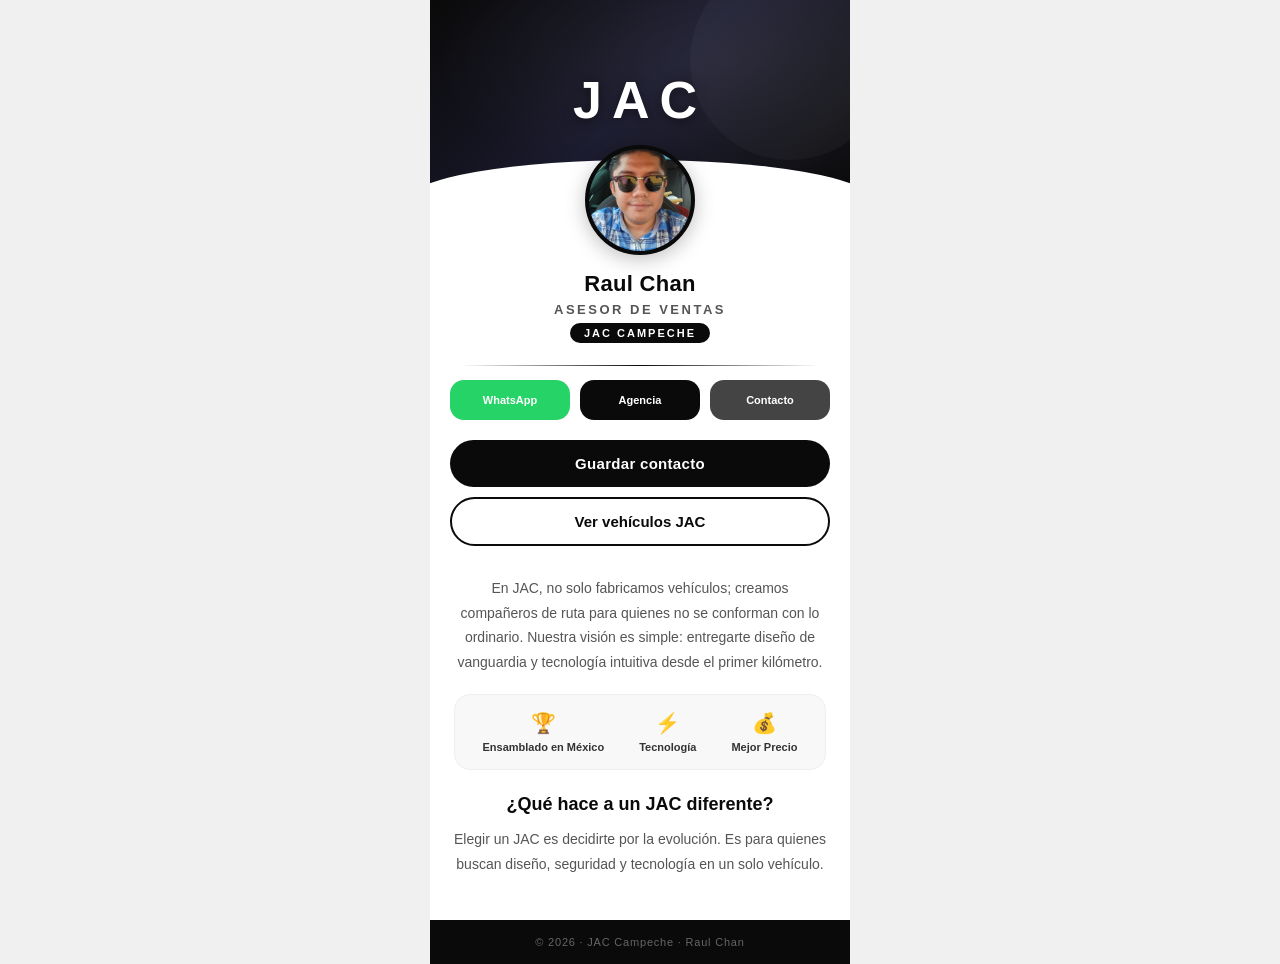
==== index.html @ dbf68f5e "primer commit" ====
<!DOCTYPE html>

<html lang="es">
<head>
<meta charset="UTF-8">
<meta name="viewport" content="width=device-width, initial-scale=1.0">
<title>Raul Chan – Asesor JAC Campeche</title>
<link rel="stylesheet" href="css/styles.css">
</head>
<body>

<div class="container">

  <!-- HERO -->

  <div class="hero">
    <div class="hero-overlay"></div>
    <div class="hero-content">
      <img src="src/log.jpg" alt="JAC" class="hero-logo"
           onerror="this.style.display='none'; this.nextElementSibling.style.display='block'">
      <span class="hero-logo-fallback" style="display:none;">JAC</span>
    </div>
  </div>

  <!-- FOTO -->

  <div class="avatar-wrap">
    <div class="avatar-ring">
      <img src="src/raul.jpg" alt="Raul Chan" class="profile-img"
           onerror="this.style.display='none'; this.nextElementSibling.style.display='flex'">
      <div class="avatar-fallback">JAC</div>
    </div>
  </div>

  <!-- DATOS -->

  <div class="info-block">
    <h1>Raul Chan</h1>
    <p class="role">Asesor de Ventas</p>
    <p class="brand-tag">JAC Campeche</p>
  </div>

  <div class="divider"><span></span></div>

  <!-- ICONOS -->

  <div class="social-grid">


<a href="https://wa.me/5219818210863" target="_blank" class="social-btn whatsapp">
  <span>WhatsApp</span>
</a>


<a href="https://maps.app.goo.gl/nFrLwPjwnAX1MWM28" target="_blank" class="social-btn location">
  <span>Agencia</span>
</a>

<a href="contacto.vcf" class="social-btn contact">
  <span>Contacto</span>
</a>


  </div>

  <!-- BOTONES -->

  <div class="cta-section">
    <a href="contacto.vcf" class="btn-primary">
      Guardar contacto
    </a>


<a href="autos.html" class="btn-secondary">
  Ver vehículos JAC
</a>


  </div>

  <!-- DESCRIPCIÓN -->

  <div class="desc-section">
    <p class="desc-text">
      En JAC, no solo fabricamos vehículos; creamos compañeros de ruta para quienes no se conforman con lo ordinario. Nuestra visión es simple: entregarte diseño de vanguardia y tecnología intuitiva desde el primer kilómetro.
    </p>


<div class="highlight-bar">
  <div class="highlight-item">
    <span class="highlight-icon">🏆</span>
    <span>Ensamblado en México</span>
  </div>
  <div class="highlight-item">
    <span class="highlight-icon">⚡</span>
    <span>Tecnología</span>
  </div>
  <div class="highlight-item">
    <span class="highlight-icon">💰</span>
    <span>Mejor Precio</span>
  </div>
</div>

<h2>¿Qué hace a un JAC diferente?</h2>

<p class="desc-text">
  Elegir un JAC es decidirte por la evolución. Es para quienes buscan diseño, seguridad y tecnología en un solo vehículo.
</p>


  </div>

  <div class="footer">
    <p>© 2026 · JAC Campeche · Raul Chan</p>
  </div>

</div>
</body>
</html>
---- css/styles.css ----
/* ===========================
   JAC DIGITAL CARD – styles.css
   =========================== */

* { box-sizing: border-box; margin: 0; padding: 0; }

body {
  font-family: 'Arial', sans-serif;
  background: #f0f0f0;
  min-height: 100vh;
}

.container {
  max-width: 420px;
  margin: 0 auto;
  background: #ffffff;
  min-height: 100vh;
  overflow: hidden;
}

/* ── HERO ── */
.hero {
  height: 200px;
  background: linear-gradient(135deg, #0a0a0a 0%, #1a1a2e 50%, #0a0a0a 100%);
  position: relative;
  display: flex;
  align-items: center;
  justify-content: center;
  overflow: hidden;
}

.hero::before {
  content: '';
  position: absolute;
  top: -40px; right: -40px;
  width: 200px; height: 200px;
  border-radius: 50%;
  background: rgba(255,255,255,0.03);
}

.hero::after {
  content: '';
  position: absolute;
  bottom: 0; left: 0; right: 0;
  height: 40px;
  background: white;
  clip-path: ellipse(55% 100% at 50% 100%);
}

.hero-overlay {
  position: absolute;
  inset: 0;
  background: radial-gradient(ellipse at 70% 30%, rgba(255,255,255,0.06) 0%, transparent 70%);
}

.hero-content {
  position: relative;
  z-index: 1;
  text-align: center;
}

.hero-logo {
  max-width: 180px;
  max-height: 90px;
  object-fit: contain;
  filter: brightness(0) invert(1);
}

.hero-logo-fallback {
  color: white;
  font-size: 52px;
  font-weight: 900;
  letter-spacing: 10px;
  text-shadow: 0 2px 12px rgba(0,0,0,0.5);
}

/* ── AVATAR ── */
.avatar-wrap {
  display: flex;
  justify-content: center;
  margin-top: -55px;
  position: relative;
  z-index: 10;
}

.avatar-ring {
  width: 110px;
  height: 110px;
  border-radius: 50%;
  border: 4px solid #0a0a0a;
  box-shadow: 0 4px 20px rgba(0,0,0,0.25);
  overflow: hidden;
  background: #1a1a1a;
  display: flex;
  align-items: center;
  justify-content: center;
}

.profile-img {
  width: 100%;
  height: 100%;
  object-fit: cover;
}

.avatar-fallback {
  display: none;
  color: white;
  font-size: 32px;
  font-weight: 700;
  letter-spacing: 2px;
}

/* ── INFO BLOCK ── */
.info-block {
  text-align: center;
  padding: 16px 20px 8px;
}

.info-block h1 {
  font-size: 22px;
  font-weight: 700;
  color: #0a0a0a;
  letter-spacing: 0.3px;
}

.role {
  color: #555;
  font-size: 13px;
  font-weight: 600;
  text-transform: uppercase;
  letter-spacing: 2.5px;
  margin-top: 5px;
}

.brand-tag {
  display: inline-block;
  margin-top: 6px;
  background: #0a0a0a;
  color: white;
  font-size: 11px;
  font-weight: 700;
  letter-spacing: 2px;
  text-transform: uppercase;
  padding: 4px 14px;
  border-radius: 20px;
}

/* ── DIVIDER ── */
.divider {
  display: flex;
  align-items: center;
  padding: 14px 30px;
}

.divider span {
  flex: 1;
  height: 1px;
  background: linear-gradient(90deg, transparent, #0a0a0a, transparent);
}

/* ── SOCIAL GRID ── */
.social-grid {
  display: grid;
  grid-template-columns: repeat(3, 1fr);
  gap: 10px;
  padding: 0 20px 20px;
}

.social-btn {
  display: flex;
  flex-direction: column;
  align-items: center;
  gap: 6px;
  padding: 14px 8px;
  border-radius: 14px;
  text-decoration: none;
  color: white;
  font-size: 11px;
  font-weight: 600;
  transition: transform 0.15s;
}

.social-btn:active { transform: scale(0.94); }
.social-btn svg { width: 24px; height: 24px; }

.social-btn.whatsapp { background: #25D366; }
.social-btn.facebook { background: #1877F2; }
.social-btn.location { background: #0a0a0a; }
.social-btn.contact  { background: #444; }

/* ── CTA SECTION ── */
.cta-section {
  padding: 0 20px 20px;
  display: flex;
  flex-direction: column;
  gap: 10px;
}

.btn-primary {
  display: flex;
  align-items: center;
  justify-content: center;
  gap: 8px;
  padding: 15px;
  background: #0a0a0a;
  color: white;
  border-radius: 50px;
  text-decoration: none;
  font-weight: 700;
  font-size: 15px;
  letter-spacing: 0.3px;
  transition: opacity 0.15s, transform 0.1s;
}

.btn-primary:active { opacity: 0.85; transform: scale(0.98); }

.btn-secondary {
  display: flex;
  align-items: center;
  justify-content: center;
  gap: 8px;
  padding: 14px;
  background: transparent;
  color: #0a0a0a;
  border: 2px solid #0a0a0a;
  border-radius: 50px;
  text-decoration: none;
  font-weight: 600;
  font-size: 15px;
  transition: background 0.15s, color 0.15s;
}

.btn-secondary:active { background: #0a0a0a; color: white; }

/* ── DESC SECTION ── */
.desc-section {
  padding: 10px 24px 24px;
}

.desc-text {
  color: #555;
  font-size: 14px;
  line-height: 1.75;
  text-align: center;
  margin-bottom: 20px;
}

.highlight-bar {
  display: flex;
  justify-content: space-around;
  background: #f8f8f8;
  border-radius: 16px;
  padding: 16px 10px;
  margin-bottom: 24px;
  border: 1px solid #eee;
}

.highlight-item {
  display: flex;
  flex-direction: column;
  align-items: center;
  gap: 6px;
  font-size: 11px;
  color: #333;
  font-weight: 600;
  text-align: center;
}

.highlight-icon { font-size: 20px; }

.desc-section h2 {
  font-size: 18px;
  font-weight: 700;
  color: #0a0a0a;
  text-align: center;
  margin-bottom: 12px;
}

/* ── FOOTER ── */
.footer {
  background: #0a0a0a;
  padding: 16px;
  text-align: center;
}

.footer p {
  color: #666;
  font-size: 11px;
  letter-spacing: 0.8px;
}
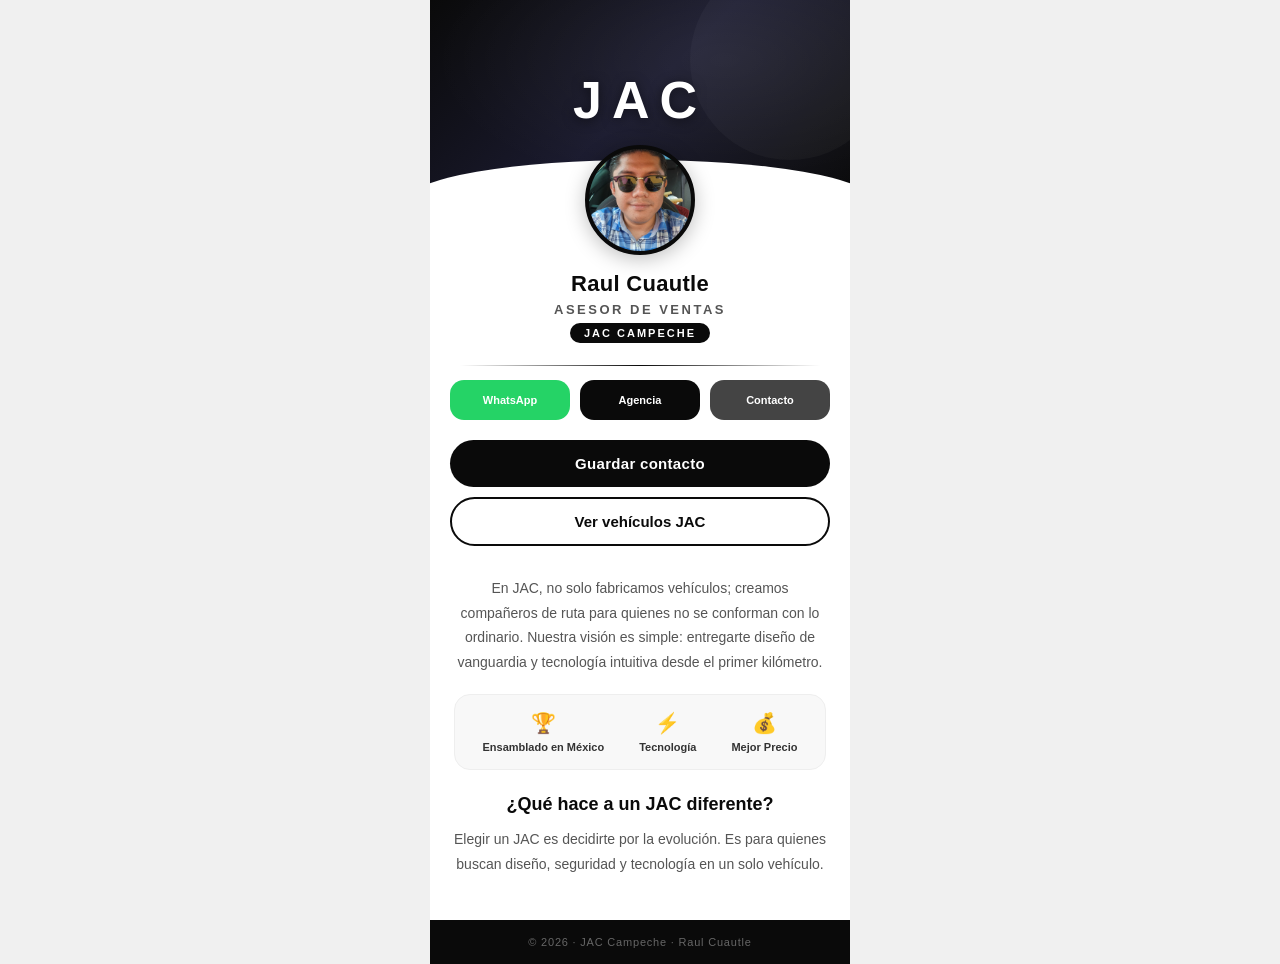
==== commit de85d7ef: "cambio de nombre" ====
--- a/index.html
+++ b/index.html
@@ -4,7 +4,7 @@
 <head>
 <meta charset="UTF-8">
 <meta name="viewport" content="width=device-width, initial-scale=1.0">
-<title>Raul Chan – Asesor JAC Campeche</title>
+<title>Raul Cuautle – Asesor JAC Campeche</title>
 <link rel="stylesheet" href="css/styles.css">
 </head>
 <body>
@@ -26,7 +26,7 @@
 
   <div class="avatar-wrap">
     <div class="avatar-ring">
-      <img src="src/raul.jpg" alt="Raul Chan" class="profile-img"
+      <img src="src/raul.jpg" alt="Raul Cuautle" class="profile-img"
            onerror="this.style.display='none'; this.nextElementSibling.style.display='flex'">
       <div class="avatar-fallback">JAC</div>
     </div>
@@ -35,7 +35,7 @@
   <!-- DATOS -->
 
   <div class="info-block">
-    <h1>Raul Chan</h1>
+    <h1>Raul Cuautle</h1>
     <p class="role">Asesor de Ventas</p>
     <p class="brand-tag">JAC Campeche</p>
   </div>
@@ -111,7 +111,7 @@
   </div>
 
   <div class="footer">
-    <p>© 2026 · JAC Campeche · Raul Chan</p>
+    <p>© 2026 · JAC Campeche · Raul Cuautle</p>
   </div>
 
 </div>
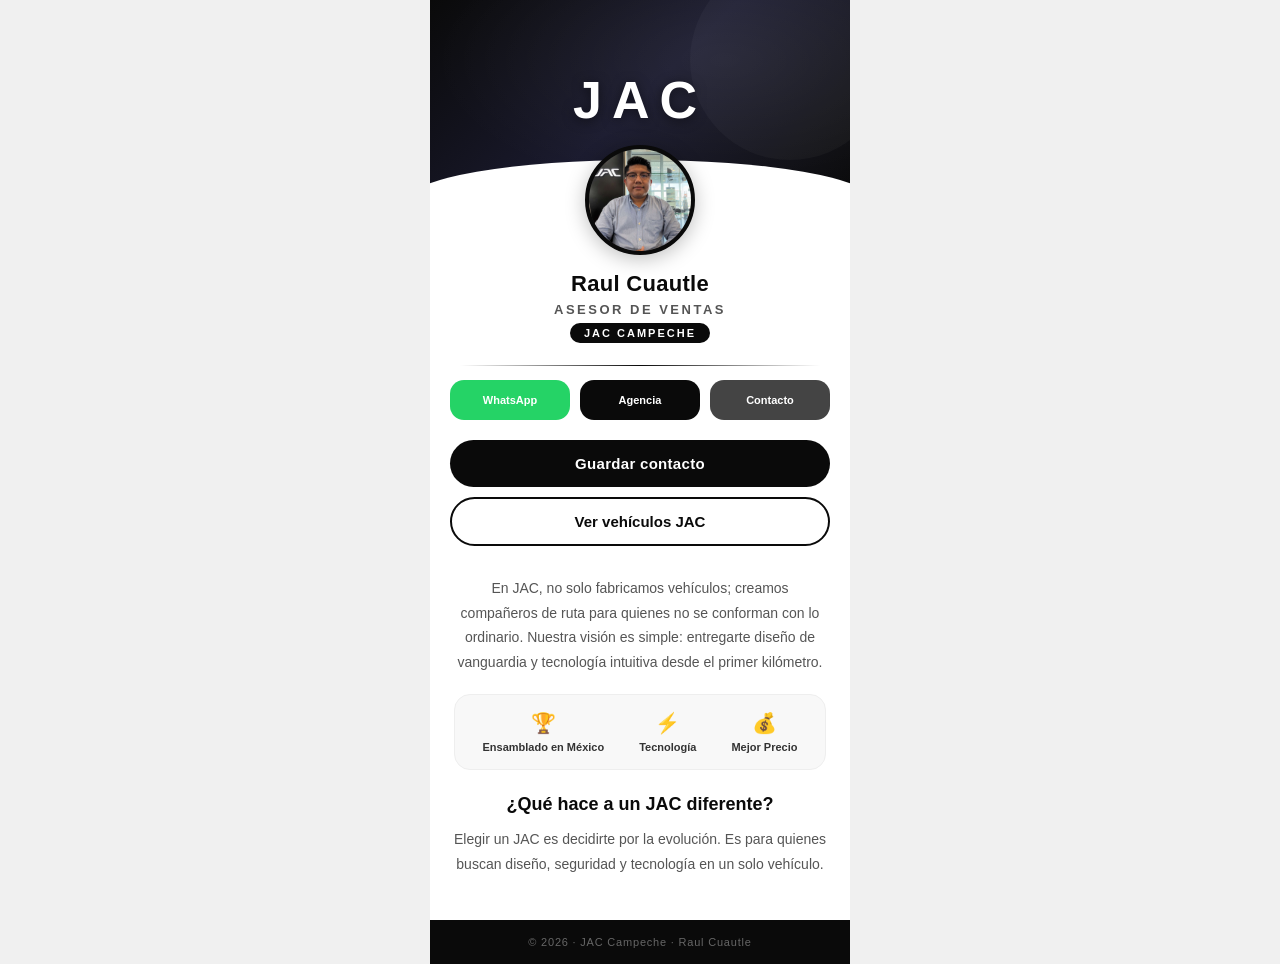
==== commit 9851c11f: "nueva foto" ====
--- a/index.html
+++ b/index.html
@@ -26,7 +26,7 @@
 
   <div class="avatar-wrap">
     <div class="avatar-ring">
-      <img src="src/raul.jpg" alt="Raul Cuautle" class="profile-img"
+      <img src="src/raul2.jpg" alt="Raul Cuautle" class="profile-img"
            onerror="this.style.display='none'; this.nextElementSibling.style.display='flex'">
       <div class="avatar-fallback">JAC</div>
     </div>
